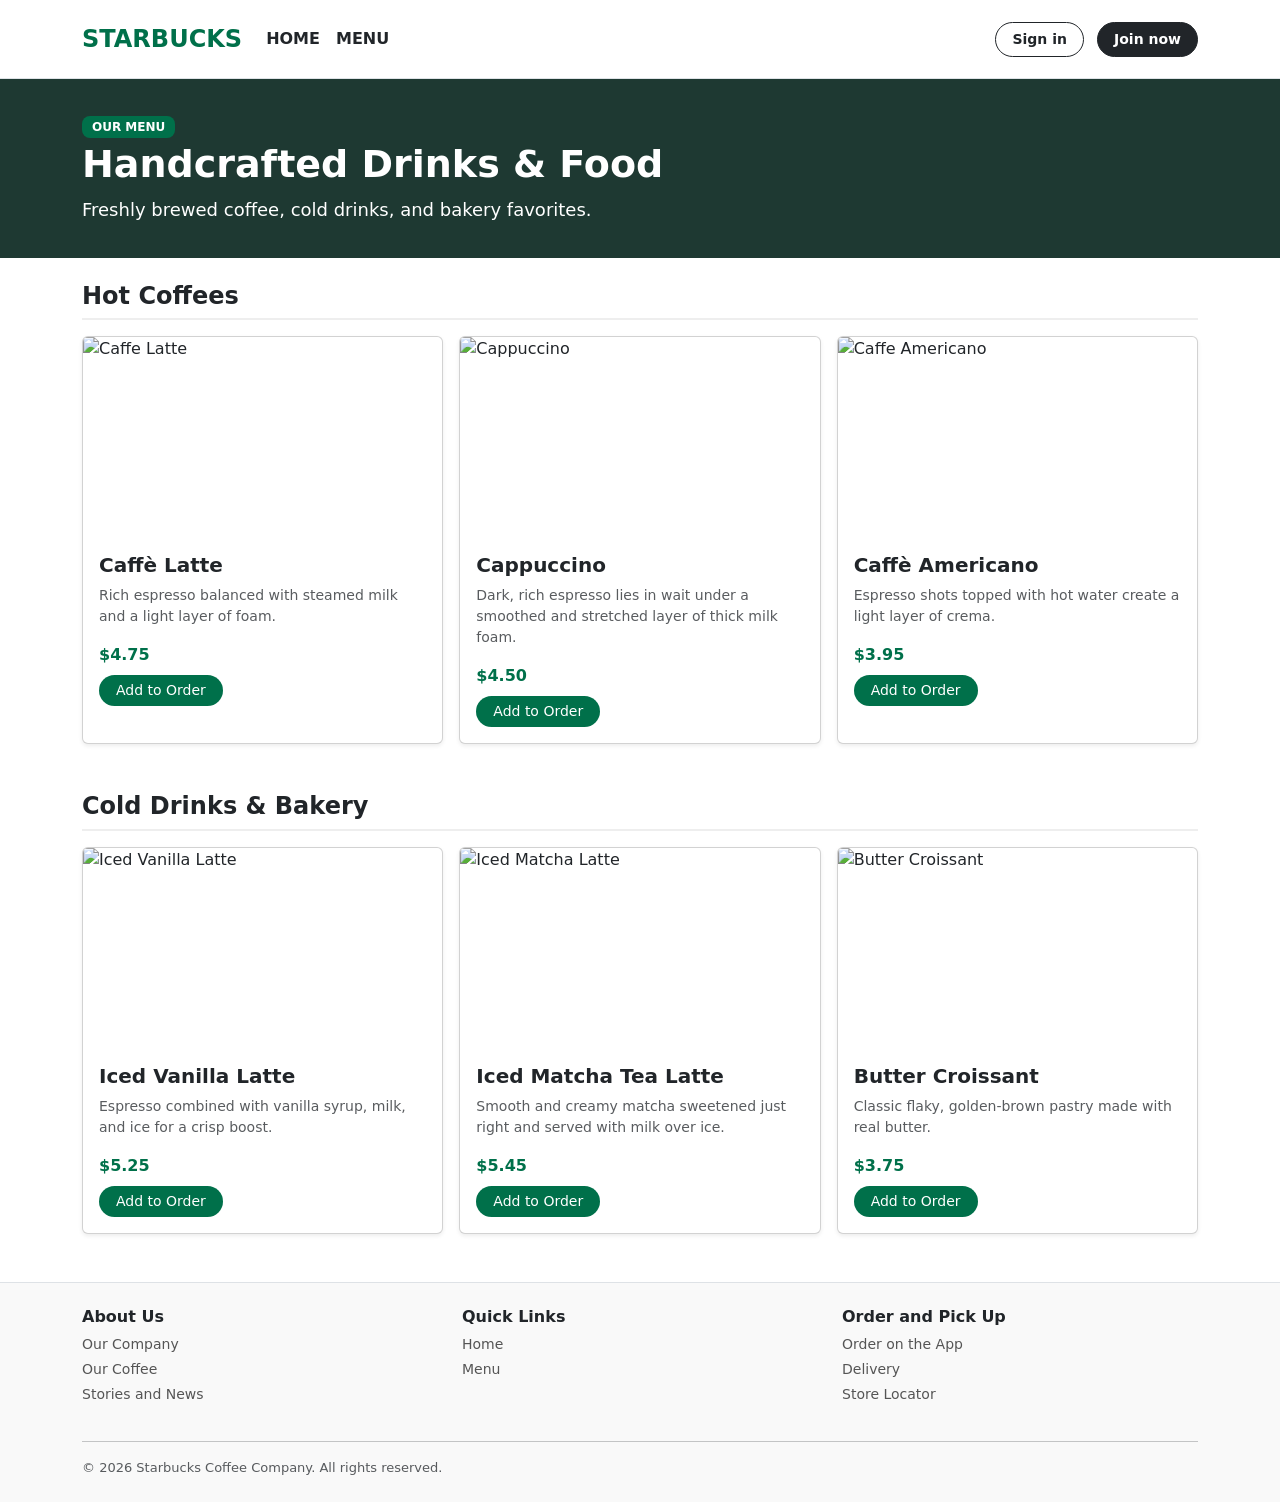
==== assignment/clone-3/menu.html @ e12e211f "Add files via upload" ====
<!DOCTYPE html>
<html lang="en">

<head>
    <meta charset="UTF-8">
    <meta name="viewport" content="width=device-width, initial-scale=1.0">
    <title>Menu - Starbucks Coffee Company</title>
    <link href="https://cdn.jsdelivr.net/npm/bootstrap@5.3.3/dist/css/bootstrap.min.css" rel="stylesheet">
    <script src="https://cdn.jsdelivr.net/npm/bootstrap@5.3.3/dist/js/bootstrap.bundle.min.js"></script>
</head>

<body>

    <nav class="navbar navbar-expand-lg bg-white border-bottom py-3">
        <div class="container">
            <a class="navbar-brand fw-bold" href="index.html" style="color: #00704A; font-size: 24px;">
                STARBUCKS
            </a>
            <button class="navbar-toggler" type="button" data-bs-toggle="collapse" data-bs-target="#navbarNav">
                <span class="navbar-toggler-icon"></span>
            </button>
            <div class="collapse navbar-collapse" id="navbarNav">
                <ul class="navbar-nav me-auto mb-2 mb-lg-0">
                    <li class="nav-item">
                        <a class="nav-link fw-bold text-dark" href="index.html">HOME</a>
                    </li>
                    <li class="nav-item">
                        <a class="nav-link fw-bold text-dark" href="menu.html">MENU</a>
                    </li>
                </ul>
                <div>
                    <button type="button" class="btn btn-outline-dark rounded-pill px-3 me-2" style="font-size: 14px; font-weight: 600;">Sign in</button>
                    <button type="button" class="btn btn-dark rounded-pill px-3" style="font-size: 14px; font-weight: 600;">Join now</button>
                </div>
            </div>
        </div>
    </nav>

    <div style="background-color: #1e3932; color: white; padding: 35px 0;">
        <div class="container">
            <p class="mb-1" style="background-color: #00704A; display: inline-block; padding: 2px 10px; border-radius: 8px; font-size: 12px; font-weight: 700;">
                OUR MENU
            </p>
            <h1 style="font-weight: 700; font-size: 38px;">Handcrafted Drinks & Food</h1>
            <p class="mb-0" style="font-weight: 300; font-size: 18px;">Freshly brewed coffee, cold drinks, and bakery favorites.</p>
        </div>
    </div>

    <div class="container mt-4">

        <h4 class="mb-3" style="font-weight: 700; border-bottom: 2px solid #eee; padding-bottom: 8px;">Hot Coffees</h4>
        <div class="row g-3 mb-5">
            <div class="col-md-4">
                <div class="card h-100 shadow-sm">
                    <img src="https://images.unsplash.com/photo-1572442388796-11668a67e53d?auto=format&fit=crop&w=600&q=80"
                        class="card-img-top" alt="Caffe Latte" style="height: 200px; object-fit: cover;">
                    <div class="card-body">
                        <h5 class="card-title" style="font-weight: 700;">Caffè Latte</h5>
                        <p class="card-text text-muted" style="font-size: 14px;">Rich espresso balanced with steamed milk and a light layer of foam.</p>
                        <p class="fw-bold mb-2" style="color: #00704A;">$4.75</p>
                        <button type="button" class="btn btn-sm rounded-pill px-3" style="background-color: #00704A; color: white;">Add to Order</button>
                    </div>
                </div>
            </div>

            <div class="col-md-4">
                <div class="card h-100 shadow-sm">
                    <img src="https://images.unsplash.com/photo-1534778101976-62847782c213?auto=format&fit=crop&w=600&q=80"
                        class="card-img-top" alt="Cappuccino" style="height: 200px; object-fit: cover;">
                    <div class="card-body">
                        <h5 class="card-title" style="font-weight: 700;">Cappuccino</h5>
                        <p class="card-text text-muted" style="font-size: 14px;">Dark, rich espresso lies in wait under a smoothed and stretched layer of thick milk foam.</p>
                        <p class="fw-bold mb-2" style="color: #00704A;">$4.50</p>
                        <button type="button" class="btn btn-sm rounded-pill px-3" style="background-color: #00704A; color: white;">Add to Order</button>
                    </div>
                </div>
            </div>

            <div class="col-md-4">
                <div class="card h-100 shadow-sm">
                    <img src="https://images.unsplash.com/photo-1514432324607-a09d9b4aefdd?auto=format&fit=crop&w=600&q=80"
                        class="card-img-top" alt="Caffe Americano" style="height: 200px; object-fit: cover;">
                    <div class="card-body">
                        <h5 class="card-title" style="font-weight: 700;">Caffè Americano</h5>
                        <p class="card-text text-muted" style="font-size: 14px;">Espresso shots topped with hot water create a light layer of crema.</p>
                        <p class="fw-bold mb-2" style="color: #00704A;">$3.95</p>
                        <button type="button" class="btn btn-sm rounded-pill px-3" style="background-color: #00704A; color: white;">Add to Order</button>
                    </div>
                </div>
            </div>
        </div>

        <h4 class="mb-3" style="font-weight: 700; border-bottom: 2px solid #eee; padding-bottom: 8px;">Cold Drinks & Bakery</h4>
        <div class="row g-3 mb-5">
            <div class="col-md-4">
                <div class="card h-100 shadow-sm">
                    <img src="https://images.unsplash.com/photo-1517701550927-30cf4ba1dba5?auto=format&fit=crop&w=600&q=80"
                        class="card-img-top" alt="Iced Vanilla Latte" style="height: 200px; object-fit: cover;">
                    <div class="card-body">
                        <h5 class="card-title" style="font-weight: 700;">Iced Vanilla Latte</h5>
                        <p class="card-text text-muted" style="font-size: 14px;">Espresso combined with vanilla syrup, milk, and ice for a crisp boost.</p>
                        <p class="fw-bold mb-2" style="color: #00704A;">$5.25</p>
                        <button type="button" class="btn btn-sm rounded-pill px-3" style="background-color: #00704A; color: white;">Add to Order</button>
                    </div>
                </div>
            </div>

            <div class="col-md-4">
                <div class="card h-100 shadow-sm">
                    <img src="https://images.unsplash.com/photo-1515823064-d6e0c04616a7?auto=format&fit=crop&w=600&q=80"
                        class="card-img-top" alt="Iced Matcha Latte" style="height: 200px; object-fit: cover;">
                    <div class="card-body">
                        <h5 class="card-title" style="font-weight: 700;">Iced Matcha Tea Latte</h5>
                        <p class="card-text text-muted" style="font-size: 14px;">Smooth and creamy matcha sweetened just right and served with milk over ice.</p>
                        <p class="fw-bold mb-2" style="color: #00704A;">$5.45</p>
                        <button type="button" class="btn btn-sm rounded-pill px-3" style="background-color: #00704A; color: white;">Add to Order</button>
                    </div>
                </div>
            </div>

            <div class="col-md-4">
                <div class="card h-100 shadow-sm">
                    <img src="https://images.unsplash.com/photo-1555507036-ab1f4038808a?auto=format&fit=crop&w=600&q=80"
                        class="card-img-top" alt="Butter Croissant" style="height: 200px; object-fit: cover;">
                    <div class="card-body">
                        <h5 class="card-title" style="font-weight: 700;">Butter Croissant</h5>
                        <p class="card-text text-muted" style="font-size: 14px;">Classic flaky, golden-brown pastry made with real butter.</p>
                        <p class="fw-bold mb-2" style="color: #00704A;">$3.75</p>
                        <button type="button" class="btn btn-sm rounded-pill px-3" style="background-color: #00704A; color: white;">Add to Order</button>
                    </div>
                </div>
            </div>
        </div>

    </div>

    <footer class="border-top mt-5 py-4" style="background-color: #f9f9f9;">
        <div class="container">
            <div class="row">
                <div class="col-md-4 mb-3">
                    <h6 style="font-weight: 700;">About Us</h6>
                    <p class="mb-1" style="font-size: 14px; color: #555;">Our Company</p>
                    <p class="mb-1" style="font-size: 14px; color: #555;">Our Coffee</p>
                    <p class="mb-1" style="font-size: 14px; color: #555;">Stories and News</p>
                </div>
                <div class="col-md-4 mb-3">
                    <h6 style="font-weight: 700;">Quick Links</h6>
                    <p class="mb-1" style="font-size: 14px;"><a href="index.html" style="text-decoration: none; color: #555;">Home</a></p>
                    <p class="mb-1" style="font-size: 14px;"><a href="menu.html" style="text-decoration: none; color: #555;">Menu</a></p>
                </div>
                <div class="col-md-4 mb-3">
                    <h6 style="font-weight: 700;">Order and Pick Up</h6>
                    <p class="mb-1" style="font-size: 14px; color: #555;">Order on the App</p>
                    <p class="mb-1" style="font-size: 14px; color: #555;">Delivery</p>
                    <p class="mb-1" style="font-size: 14px; color: #555;">Store Locator</p>
                </div>
            </div>
            <hr>
            <p class="text-muted mb-0" style="font-size: 13px;">© 2026 Starbucks Coffee Company. All rights reserved.</p>
        </div>
    </footer>

</body>

</html>
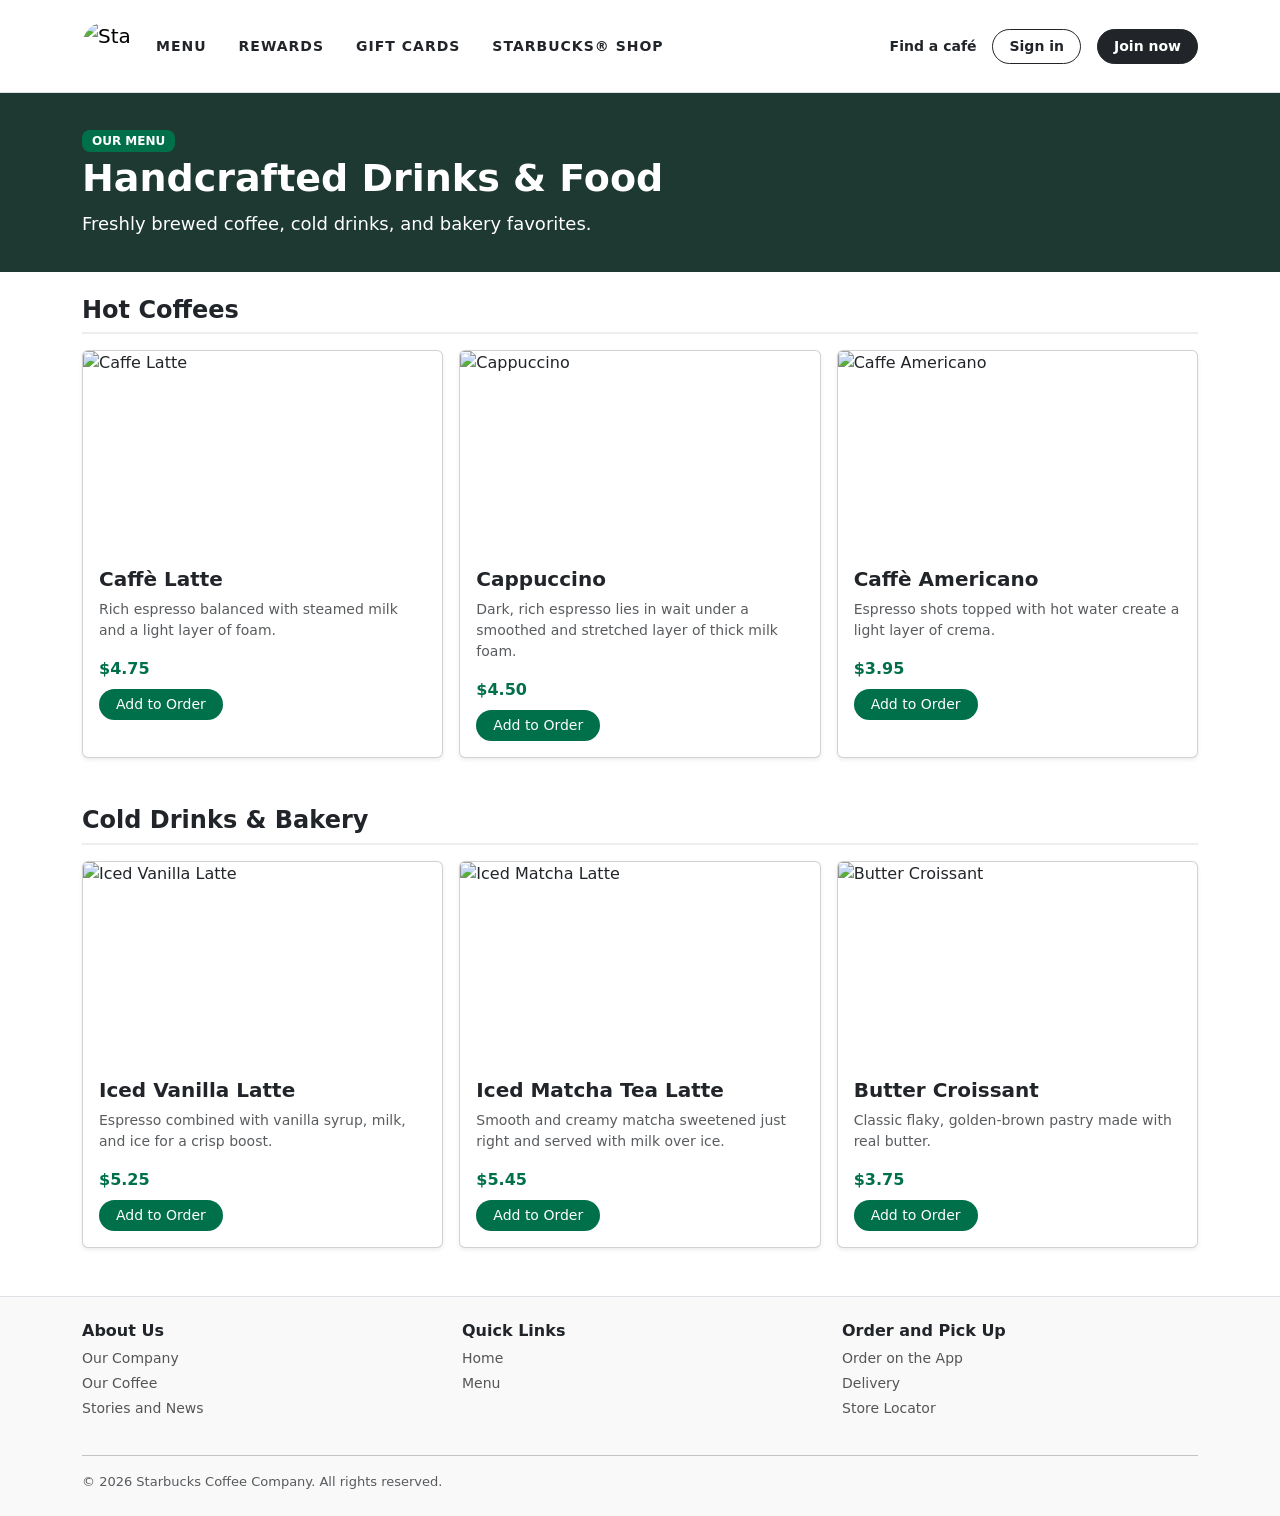
==== commit 4e52bf62: "Revise menu.html with new Bootstrap and navbar updates Updated Bootstrap version and modified navbar" ====
--- a/assignment/clone-3/menu.html
+++ b/assignment/clone-3/menu.html
@@ -5,38 +5,48 @@
     <meta charset="UTF-8">
     <meta name="viewport" content="width=device-width, initial-scale=1.0">
     <title>Menu - Starbucks Coffee Company</title>
-    <link href="https://cdn.jsdelivr.net/npm/bootstrap@5.3.3/dist/css/bootstrap.min.css" rel="stylesheet">
-    <script src="https://cdn.jsdelivr.net/npm/bootstrap@5.3.3/dist/js/bootstrap.bundle.min.js"></script>
-</head>
+        <link href="https://cdn.jsdelivr.net/npm/bootstrap@5.3.9/dist/css/bootstrap.min.css" rel="stylesheet"
+        integrity="sha384-yEPZ7jP9S0QKiUQ0m3jjsO4ProIW7wvR9gXkI7JOGa2XVsw53Yke2bsdkBbjmmiX" crossorigin="anonymous">
+    <script src="https://cdn.jsdelivr.net/npm/bootstrap@5.3.9/dist/js/bootstrap.bundle.min.js"
+        integrity="sha384-WyOxWvTyr1QaMPfiPJSv76iReVthorl5uWlFtZPyK0IEB0hGzo9y5Bp9mYanr8Bu"
+        crossorigin="anonymous"></script>
 
 <body>
 
     <nav class="navbar navbar-expand-lg bg-white border-bottom py-3">
         <div class="container">
-            <a class="navbar-brand fw-bold" href="index.html" style="color: #00704A; font-size: 24px;">
-                STARBUCKS
+            <a class="navbar-brand d-flex align-items-center" href="index.html">
+                <img src="https://www.starbucks.com/assets/icons/siren.svg"
+                    alt="Starbucks Logo" class="rounded-circle" style="width: 50px; height: 50px; object-fit: cover;">
             </a>
             <button class="navbar-toggler" type="button" data-bs-toggle="collapse" data-bs-target="#navbarNav">
                 <span class="navbar-toggler-icon"></span>
             </button>
             <div class="collapse navbar-collapse" id="navbarNav">
-                <ul class="navbar-nav me-auto mb-2 mb-lg-0">
+                <ul class="navbar-nav me-auto mb-2 mb-lg-0 gap-3">
                     <li class="nav-item">
-                        <a class="nav-link fw-bold text-dark" href="index.html">HOME</a>
+                        <a class="nav-link fw-bold text-dark" href="menu.html" style="letter-spacing: 1px; font-size: 14px;">MENU</a>
                     </li>
                     <li class="nav-item">
-                        <a class="nav-link fw-bold text-dark" href="menu.html">MENU</a>
+                        <a class="nav-link fw-bold text-dark" href="index.html" style="letter-spacing: 1px; font-size: 14px;">REWARDS</a>
+                    </li>
+                    <li class="nav-item">
+                        <a class="nav-link fw-bold text-dark" href="menu.html" style="letter-spacing: 1px; font-size: 14px;">GIFT CARDS</a>
+                    </li>
+                    <li class="nav-item">
+                        <a class="nav-link fw-bold text-dark" href="menu.html" style="letter-spacing: 1px; font-size: 14px;">STARBUCKS® SHOP</a>
                     </li>
                 </ul>
-                <div>
-                    <button type="button" class="btn btn-outline-dark rounded-pill px-3 me-2" style="font-size: 14px; font-weight: 600;">Sign in</button>
+                <div class="d-flex align-items-center gap-3">
+                    <a href="menu.html" class="text-dark fw-semibold" style="text-decoration: none; font-size: 14px;">Find a café</a>
+                    <button type="button" class="btn btn-outline-dark rounded-pill px-3" style="font-size: 14px; font-weight: 600;">Sign in</button>
                     <button type="button" class="btn btn-dark rounded-pill px-3" style="font-size: 14px; font-weight: 600;">Join now</button>
                 </div>
             </div>
         </div>
     </nav>
 
-    <div style="background-color: #1e3932; color: white; padding: 35px 0;">
+<div style="background-color: #1e3932; color: white; padding: 35px 0;">
         <div class="container">
             <p class="mb-1" style="background-color: #00704A; display: inline-block; padding: 2px 10px; border-radius: 8px; font-size: 12px; font-weight: 700;">
                 OUR MENU
@@ -162,4 +172,4 @@
 
 </body>
 
-</html>+</html>
